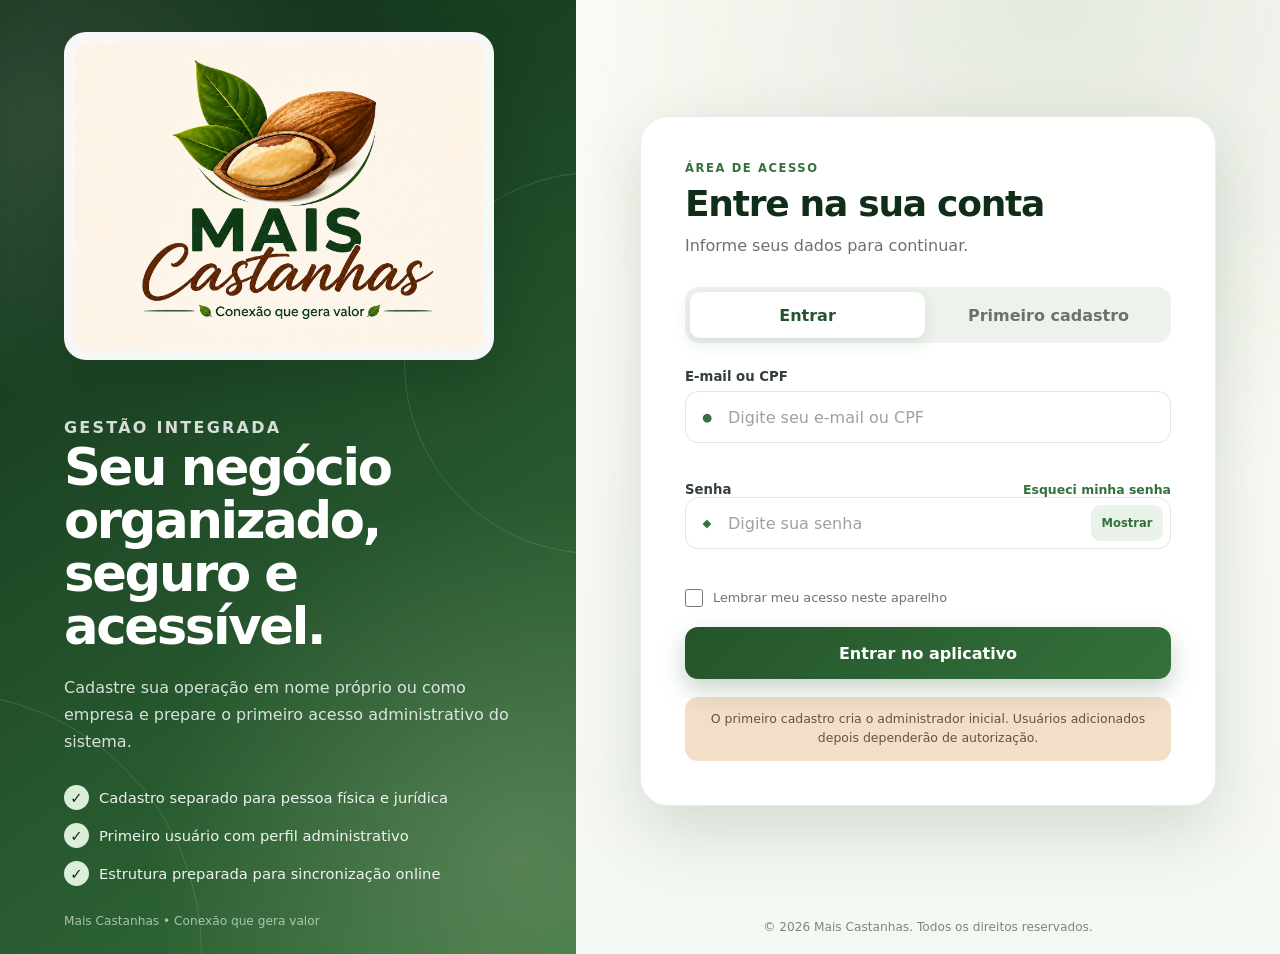
==== atualizar.html @ 11bb68eb "Adiciona página para limpar cache antigo do cadastro" ====
<!doctype html>
<html lang="pt-BR">
<head>
  <meta charset="UTF-8">
  <meta name="viewport" content="width=device-width, initial-scale=1">
  <meta http-equiv="Cache-Control" content="no-cache, no-store, must-revalidate">
  <meta http-equiv="Pragma" content="no-cache">
  <meta http-equiv="Expires" content="0">
  <title>Atualizando Mais Castanhas</title>
  <style>
    body{margin:0;min-height:100vh;display:grid;place-items:center;padding:24px;background:#fbf6eb;color:#173b1e;font-family:system-ui,-apple-system,"Segoe UI",sans-serif;text-align:center}
    main{width:min(440px,100%);padding:28px;border-radius:22px;background:#fff;box-shadow:0 18px 55px rgba(25,61,31,.14)}
    .spinner{width:48px;height:48px;margin:0 auto 18px;border:5px solid #e3ede2;border-top-color:#34713c;border-radius:50%;animation:girar .8s linear infinite}
    h1{font-size:1.35rem;margin:0 0 10px}p{color:#69736b;line-height:1.55;margin:0}
    @keyframes girar{to{transform:rotate(360deg)}}
  </style>
</head>
<body>
  <main>
    <div class="spinner" aria-hidden="true"></div>
    <h1>Atualizando o Mais Castanhas</h1>
    <p>Estamos removendo a versão antiga armazenada neste aparelho.</p>
  </main>
  <script>
    (async () => {
      try {
        if ('serviceWorker' in navigator) {
          const registrations = await navigator.serviceWorker.getRegistrations();
          await Promise.all(registrations.map((registration) => registration.unregister()));
        }
        if ('caches' in window) {
          const keys = await caches.keys();
          await Promise.all(keys.map((key) => caches.delete(key)));
        }
      } catch (error) {
        console.error('Falha ao limpar a versão antiga:', error);
      }
      const separator = './?versao=4&hora=' + Date.now();
      window.location.replace(separator);
    })();
  </script>
</body>
</html>
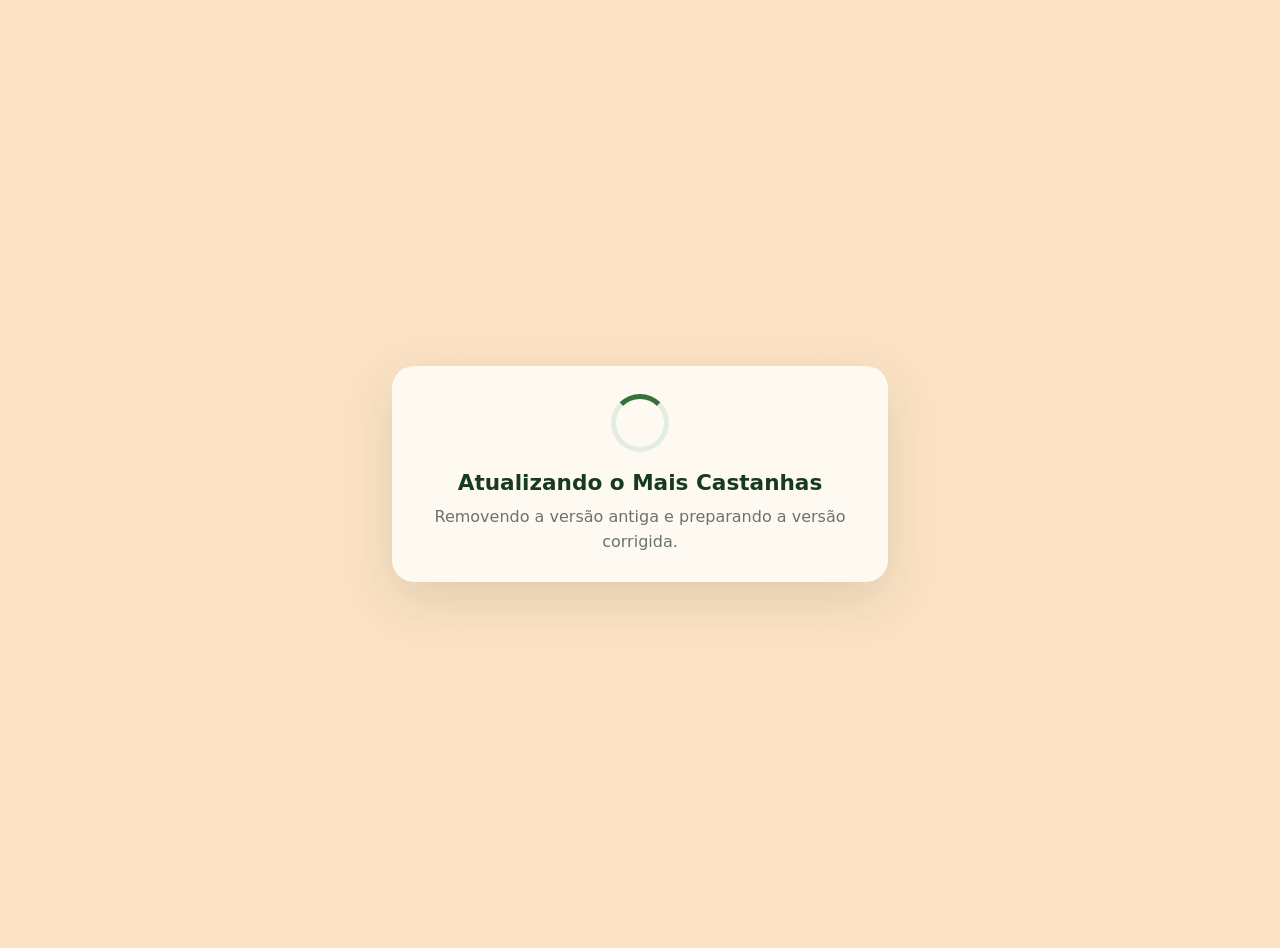
==== commit 8f03b078: "Força limpeza completa do cache e reinstalação do service worker" ====
--- a/atualizar.html
+++ b/atualizar.html
@@ -8,8 +8,8 @@
   <meta http-equiv="Expires" content="0">
   <title>Atualizando Mais Castanhas</title>
   <style>
-    body{margin:0;min-height:100vh;display:grid;place-items:center;padding:24px;background:#fbf6eb;color:#173b1e;font-family:system-ui,-apple-system,"Segoe UI",sans-serif;text-align:center}
-    main{width:min(440px,100%);padding:28px;border-radius:22px;background:#fff;box-shadow:0 18px 55px rgba(25,61,31,.14)}
+    body{margin:0;min-height:100vh;display:grid;place-items:center;padding:24px;background:#FDE3C5;color:#173b1e;font-family:system-ui,-apple-system,"Segoe UI",sans-serif;text-align:center}
+    main{width:min(440px,100%);padding:28px;border-radius:22px;background:#fffaf1;box-shadow:0 18px 55px rgba(25,61,31,.14)}
     .spinner{width:48px;height:48px;margin:0 auto 18px;border:5px solid #e3ede2;border-top-color:#34713c;border-radius:50%;animation:girar .8s linear infinite}
     h1{font-size:1.35rem;margin:0 0 10px}p{color:#69736b;line-height:1.55;margin:0}
     @keyframes girar{to{transform:rotate(360deg)}}
@@ -19,7 +19,7 @@
   <main>
     <div class="spinner" aria-hidden="true"></div>
     <h1>Atualizando o Mais Castanhas</h1>
-    <p>Estamos removendo a versão antiga armazenada neste aparelho.</p>
+    <p>Removendo a versão antiga e preparando a versão corrigida.</p>
   </main>
   <script>
     (async () => {
@@ -28,15 +28,21 @@
           const registrations = await navigator.serviceWorker.getRegistrations();
           await Promise.all(registrations.map((registration) => registration.unregister()));
         }
+
         if ('caches' in window) {
           const keys = await caches.keys();
           await Promise.all(keys.map((key) => caches.delete(key)));
         }
+
+        if ('serviceWorker' in navigator) {
+          await navigator.serviceWorker.register('./sw.js?versao=9-' + Date.now(), { scope: './' });
+          await navigator.serviceWorker.ready;
+        }
       } catch (error) {
-        console.error('Falha ao limpar a versão antiga:', error);
+        console.error('Falha ao atualizar:', error);
       }
-      const separator = './?versao=4&hora=' + Date.now();
-      window.location.replace(separator);
+
+      window.location.replace('./?atualizacao=' + Date.now());
     })();
   </script>
 </body>
